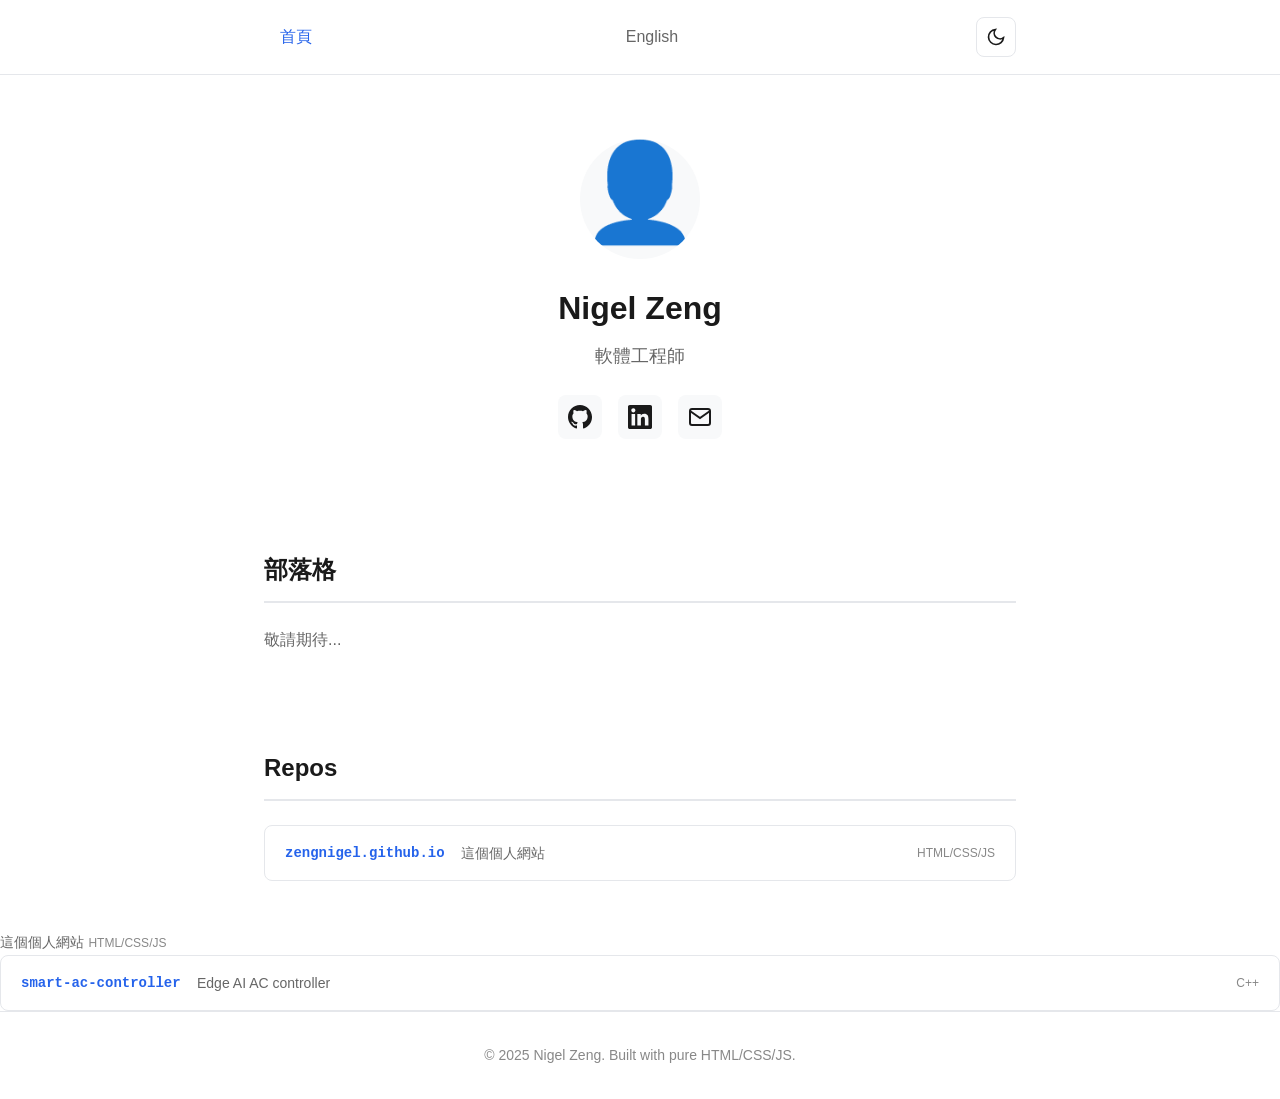
==== index-zh.html @ 1c6bbe04 "fix: remove broken blog link, show Coming soon" ====
<!DOCTYPE html>
<html lang="zh">
<head>
  <meta charset="UTF-8">
  <meta name="viewport" content="width=device-width, initial-scale=1.0">
  <title>Nigel Zeng — 個人網站</title>
  <meta name="description" content="Nigel Zeng 個人網站 - 專案、札記、GitHub Repos">
  
  <!-- Open Graph -->
  <meta property="og:title" content="Nigel Zeng">
  <meta property="og:description" content="個人網站，包含專案、札記和 GitHub repos">
  <meta property="og:type" content="website">
  
  <link rel="stylesheet" href="style.css">
  <link rel="icon" href="favicon.ico">
</head>
<body>
  <header class="header">
    <div class="container">
      <nav class="nav">
        <a href="index-zh.html" class="nav-link active">首頁</a>
        <a href="index.html" class="nav-link">English</a>
        <button id="theme-toggle" class="theme-toggle" aria-label="切換深色模式">
          <svg class="icon-sun" width="20" height="20" viewBox="0 0 24 24" fill="none" stroke="currentColor" stroke-width="2">
            <circle cx="12" cy="12" r="5"></circle>
            <path d="M12 1v2M12 21v2M4.22 4.22l1.42 1.42M18.36 18.36l1.42 1.42M1 12h2M21 12h2M4.22 19.78l1.42-1.42M18.36 5.64l1.42-1.42"></path>
          </svg>
          <svg class="icon-moon" width="20" height="20" viewBox="0 0 24 24" fill="none" stroke="currentColor" stroke-width="2">
            <path d="M21 12.79A9 9 0 1 1 11.21 3 7 7 0 0 0 21 12.79z"></path>
          </svg>
        </button>
      </nav>
    </div>
  </header>

  <main class="main">
    <section class="hero fade-in">
      <div class="container">
        <div class="avatar">
          <img src="assets/avatar.png" alt="Nigel Zeng" onerror="this.src='data:image/svg+xml,<svg xmlns=%22http://www.w3.org/2000/svg%22 viewBox=%220 0 100 100%22><text y=%22.9em%22 font-size=%2280%22>👤</text></svg>'">
        </div>
        <h1 class="hero-title">Nigel Zeng</h1>
        <p class="hero-subtitle">軟體工程師</p>
        <div class="social-links">
          <a href="https://github.com/bohan-zeng" target="_blank" rel="noopener">
            <svg width="24" height="24" viewBox="0 0 24 24" fill="currentColor"><path d="M12 0c-6.626 0-12 5.373-12 12 0 5.302 3.438 9.8 8.207 11.387.599.111.793-.261.793-.577v-2.234c-3.338.726-4.033-1.416-4.033-1.416-.546-1.387-1.333-1.756-1.333-1.756-1.089-.745.083-.729.083-.729 1.205.084 1.839 1.237 1.839 1.237 1.07 1.834 2.807 1.304 3.492.997.107-.775.418-1.305.762-1.604-2.665-.305-5.467-1.334-5.467-5.931 0-1.311.469-2.381 1.236-3.221-.124-.303-.535-1.524.117-3.176 0 0 1.008-.322 3.301 1.23.957-.266 1.983-.399 3.003-.404 1.02.005 2.047.138 3.006.404 2.291-1.552 3.297-1.23 3.297-1.23.653 1.653.242 2.874.118 3.176.77.84 1.235 1.911 1.235 3.221 0 4.609-2.807 5.624-5.478 5.921.43.372.823 1.102.823 2.222v3.293c0 .319.192.694.801.576 4.765-1.589 8.199-6.086 8.199-11.386 0-6.627-5.373-12-12-12z"/></svg>
          </a>
          <a href="https://linkedin.com/in/bohan-zeng" target="_blank" rel="noopener">
            <svg width="24" height="24" viewBox="0 0 24 24" fill="currentColor"><path d="M20.447 20.452h-3.554v-5.569c0-1.328-.027-3.037-1.852-3.037-1.853 0-2.136 1.445-2.136 2.939v5.667H9.351V9h3.414v1.561h.046c.477-.9 1.637-1.85 3.37-1.85 3.601 0 4.267 2.37 4.267 5.455v6.286zM5.337 7.433c-1.144 0-2.063-.926-2.063-2.065 0-1.138.92-2.063 2.063-2.063 1.14 0 2.064.925 2.064 2.063 0 1.139-.925 2.065-2.064 2.065zm1.782 13.019H3.555V9h3.564v11.452zM22.225 0H1.771C.792 0 0 .774 0 1.771v20.451C0 23.227.792 24 1.771 24h20.451C23.227 24 24 23.227 24 22.228V1.771C24 .774 23.227 0 22.225 0h.001z"/></svg>
          </a>
          <a href="mailto:your@email.com" target="_blank">
            <svg width="24" height="24" viewBox="0 0 24 24" fill="none" stroke="currentColor" stroke-width="2"><path d="M4 4h16c1.1 0 2 .9 2 2v12c0 1.1-.9 2-2 2H4c-1.1 0-2-.9-2-2V6c0-1.1.9-2 2-2z"></path><polyline points="22,6 12,13 2,6"></polyline></svg>
          </a>
        </div>
      </div>
    </section>

    <section class="section fade-in">
      <div class="container">
        <h2 class="section-title">部落格</h2>
        <div class="notes-list">
          <p style="color: var(--text-secondary);">敬請期待...</p>
        </div>
      </div>
    </section>

    <section class="section fade-in">
      <div class="container">
        <h2 class="section-title">Repos</h2>
        <div class="repos-list">
          <a href="https://github.com/zengnigel/zengnigel.github.io" class="repo-item" target="_blank">
            <span class="repo-name">zengnigel.github.io</span>
            <span class="repo-desc">這個個人網站</span>
            <span class="repo-lang">HTML/CSS/JS</span>
          </a>
        </div>
      </div>
    </section>
            <span class="repo-desc">這個個人網站</span>
            <span class="repo-lang">HTML/CSS/JS</span>
          </a>
          <a href="https://github.com/bohan-zeng/smart-ac-controller" class="repo-item" target="_blank">
            <span class="repo-name">smart-ac-controller</span>
            <span class="repo-desc">Edge AI AC controller</span>
            <span class="repo-lang">C++</span>
          </a>
        </div>
      </div>
    </section>
  </main>

  <footer class="footer">
    <div class="container">
      <p>© 2025 Nigel Zeng. Built with pure HTML/CSS/JS.</p>
    </div>
  </footer>

  <script src="script.js"></script>
</body>
</html>
---- style.css ----
:root {
  --bg-primary: #ffffff;
  --bg-secondary: #f8f9fa;
  --bg-card: #ffffff;
  --text-primary: #1a1a1a;
  --text-secondary: #666666;
  --text-muted: #888888;
  --accent: #2563eb;
  --accent-hover: #1d4ed8;
  --border: #e5e7eb;
  --tag-bg: #f3f4f6;
  --shadow: rgba(0, 0, 0, 0.1);
  
  --icon-display: block;
  --icon-sun-display: none;
  --icon-moon-display: block;
  
  --transition-speed: 0.3s;
}

[data-theme="dark"] {
  --bg-primary: #0f0f0f;
  --bg-secondary: #1a1a1a;
  --bg-card: #1a1a1a;
  --text-primary: #f5f5f5;
  --text-secondary: #a3a3a3;
  --text-muted: #737373;
  --accent: #60a5fa;
  --accent-hover: #93c5fd;
  --border: #2a2a2a;
  --tag-bg: #262626;
  --shadow: rgba(0, 0, 0, 0.3);
  
  --icon-display: none;
  --icon-sun-display: block;
  --icon-moon-display: none;
}

* {
  margin: 0;
  padding: 0;
  box-sizing: border-box;
}

body {
  font-family: -apple-system, BlinkMacSystemFont, 'Segoe UI', Roboto, 'Helvetica Neue', Arial, sans-serif;
  background-color: var(--bg-primary);
  color: var(--text-primary);
  line-height: 1.6;
  transition: background-color var(--transition-speed), color var(--transition-speed);
}

a {
  color: var(--accent);
  text-decoration: none;
}

a:hover {
  color: var(--accent-hover);
}

.container {
  max-width: 800px;
  margin: 0 auto;
  padding: 0 1.5rem;
}

/* Header */
.header {
  position: sticky;
  top: 0;
  background-color: var(--bg-primary);
  border-bottom: 1px solid var(--border);
  z-index: 100;
  transition: background-color var(--transition-speed);
}

.nav {
  display: flex;
  align-items: center;
  justify-content: space-between;
  padding: 1rem 0;
}

.nav-links {
  display: flex;
  gap: 1rem;
}

.nav-link {
  color: var(--text-secondary);
  font-weight: 500;
  padding: 0.5rem 1rem;
  border-radius: 6px;
  transition: all var(--transition-speed);
}

.nav-link:hover {
  color: var(--text-primary);
  background-color: var(--bg-secondary);
}

.nav-link.active {
  color: var(--accent);
}

/* Theme Toggle */
.theme-toggle {
  display: flex;
  align-items: center;
  justify-content: center;
  width: 40px;
  height: 40px;
  background: transparent;
  border: 1px solid var(--border);
  border-radius: 8px;
  cursor: pointer;
  color: var(--text-primary);
  transition: all var(--transition-speed);
}

.theme-toggle:hover {
  background-color: var(--bg-secondary);
}

.theme-toggle .icon-sun {
  display: var(--icon-sun-display);
}

.theme-toggle .icon-moon {
  display: var(--icon-moon-display);
}

/* Hero */
.hero {
  padding: 4rem 0;
  text-align: center;
}

.avatar {
  width: 120px;
  height: 120px;
  margin: 0 auto 1.5rem;
  border-radius: 50%;
  overflow: hidden;
  background-color: var(--bg-secondary);
}

.avatar img {
  width: 100%;
  height: 100%;
  object-fit: cover;
}

.hero-title {
  font-size: 2rem;
  font-weight: 700;
  margin-bottom: 0.5rem;
}

.hero-subtitle {
  font-size: 1.125rem;
  color: var(--text-secondary);
  margin-bottom: 1.5rem;
}

.social-links {
  display: flex;
  justify-content: center;
  gap: 1rem;
}

.social-links a {
  display: flex;
  align-items: center;
  justify-content: center;
  width: 44px;
  height: 44px;
  border-radius: 8px;
  background-color: var(--bg-secondary);
  color: var(--text-primary);
  transition: all var(--transition-speed);
}

.social-links a:hover {
  background-color: var(--tag-bg);
  transform: translateY(-2px);
}

/* Sections */
.section {
  padding: 3rem 0;
}

.section-title {
  font-size: 1.5rem;
  font-weight: 600;
  margin-bottom: 1.5rem;
  padding-bottom: 0.75rem;
  border-bottom: 2px solid var(--border);
}

/* Projects Grid */
.projects-grid {
  display: grid;
  gap: 1.5rem;
}

.project-card {
  padding: 1.5rem;
  background-color: var(--bg-card);
  border: 1px solid var(--border);
  border-radius: 12px;
  transition: all var(--transition-speed);
}

.project-card:hover {
  transform: translateY(-4px);
  box-shadow: 0 8px 24px var(--shadow);
}

.project-title {
  font-size: 1.25rem;
  font-weight: 600;
  margin-bottom: 0.5rem;
}

.project-desc {
  color: var(--text-secondary);
  margin-bottom: 1rem;
}

.project-tags {
  display: flex;
  flex-wrap: wrap;
  gap: 0.5rem;
  margin-bottom: 1rem;
}

.tag {
  display: inline-block;
  padding: 0.25rem 0.75rem;
  background-color: var(--tag-bg);
  border-radius: 999px;
  font-size: 0.75rem;
  font-weight: 500;
  color: var(--text-secondary);
}

.project-link {
  font-weight: 500;
  font-size: 0.875rem;
}

/* Notes List */
.notes-list {
  display: flex;
  flex-direction: column;
  gap: 0.75rem;
}

.note-item {
  display: flex;
  align-items: center;
  gap: 1rem;
  padding: 1rem 1.25rem;
  background-color: var(--bg-card);
  border: 1px solid var(--border);
  border-radius: 8px;
  transition: all var(--transition-speed);
}

.note-item:hover {
  background-color: var(--bg-secondary);
  transform: translateX(4px);
}

.note-date {
  font-size: 0.875rem;
  color: var(--text-muted);
  min-width: 90px;
}

.note-title {
  font-weight: 500;
  flex: 1;
}

/* Repos List */
.repos-list {
  display: flex;
  flex-direction: column;
  gap: 0.75rem;
}

.repo-item {
  display: flex;
  align-items: center;
  gap: 1rem;
  padding: 1rem 1.25rem;
  background-color: var(--bg-card);
  border: 1px solid var(--border);
  border-radius: 8px;
  transition: all var(--transition-speed);
}

.repo-item:hover {
  background-color: var(--bg-secondary);
  transform: translateX(4px);
}

.repo-name {
  font-family: 'SF Mono', Monaco, 'Courier New', monospace;
  font-size: 0.875rem;
  font-weight: 600;
  min-width: 160px;
}

.repo-desc {
  flex: 1;
  color: var(--text-secondary);
  font-size: 0.875rem;
}

.repo-lang {
  font-size: 0.75rem;
  color: var(--text-muted);
}

/* Footer */
.footer {
  padding: 2rem 0;
  text-align: center;
  color: var(--text-muted);
  font-size: 0.875rem;
  border-top: 1px solid var(--border);
}

/* Scroll Animation */
.fade-in {
  opacity: 0;
  transform: translateY(20px);
  transition: opacity 0.6s ease-out, transform 0.6s ease-out;
}

.fade-in.visible {
  opacity: 1;
  transform: translateY(0);
}

/* Responsive */
@media (max-width: 640px) {
  .hero-title {
    font-size: 1.75rem;
  }
  
  .project-card {
    padding: 1.25rem;
  }
  
  .note-item,
  .repo-item {
    flex-direction: column;
    align-items: flex-start;
    gap: 0.5rem;
  }
  
  .note-date,
  .repo-name {
    min-width: auto;
  }
}
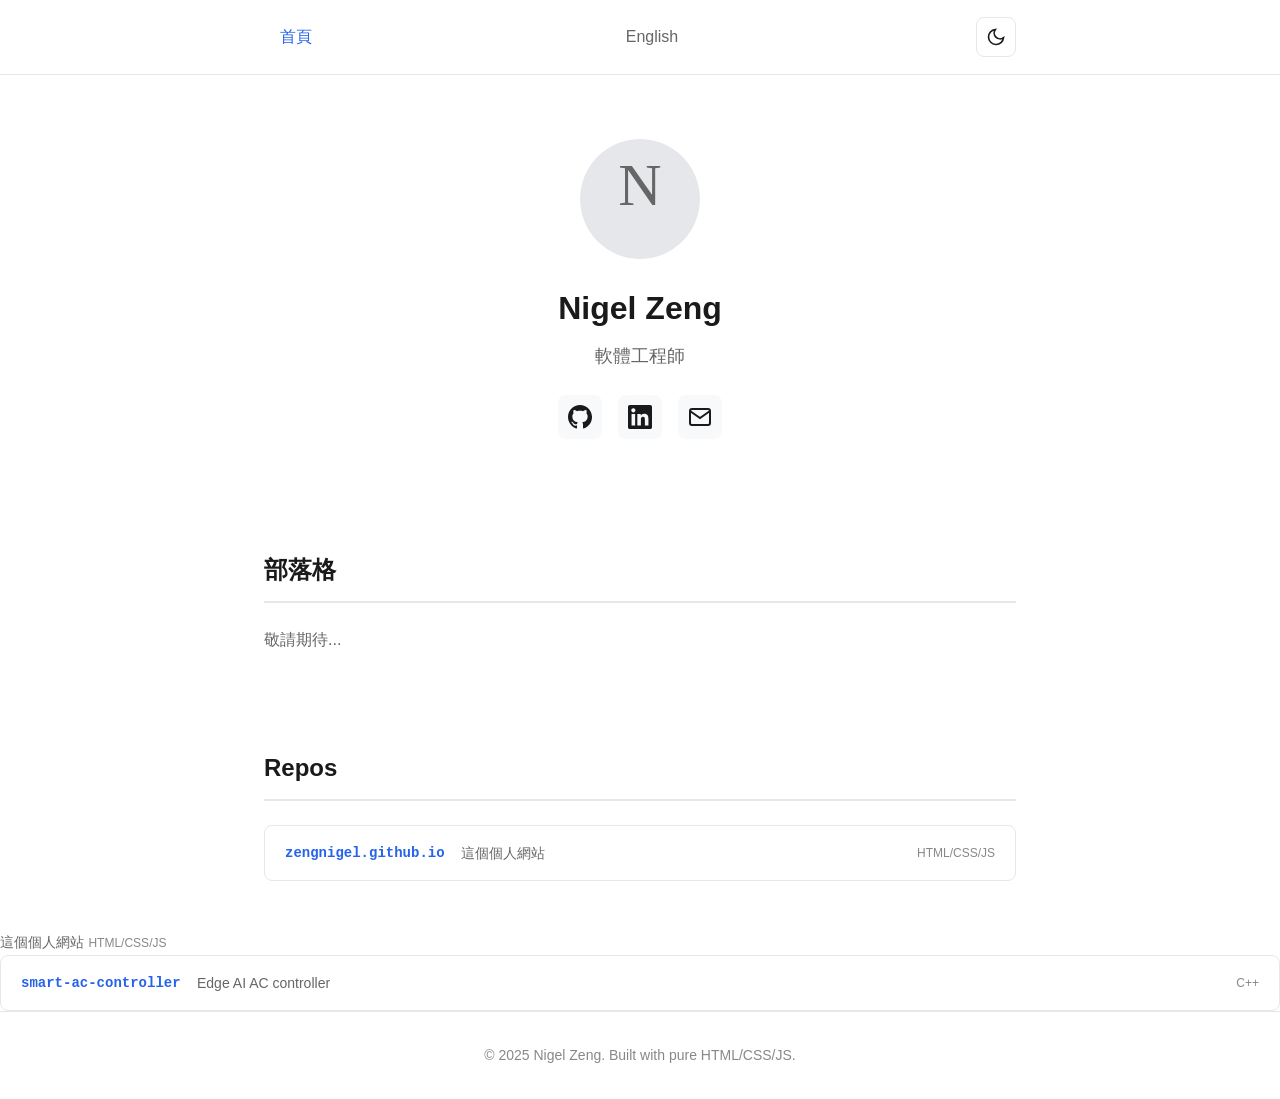
==== commit ec83ce8c: "fix: use inline SVG for avatar, remove missing file references" ====
--- a/index-zh.html
+++ b/index-zh.html
@@ -12,7 +12,7 @@
   <meta property="og:type" content="website">
   
   <link rel="stylesheet" href="style.css">
-  <link rel="icon" href="favicon.ico">
+  <link rel="icon" href="data:image/svg+xml,<svg xmlns=%22http://www.w3.org/2000/svg%22 viewBox=%220 0 100 100%22><rect fill=%22%232563eb%22 width=%22100%22 height=%22100%22 rx=%2215%22/><text x=%2250%22 y=%2270%22 font-size=%2260%22 text-anchor=%22middle%22 fill=%22white%22 font-family=%22sans-serif%22 font-weight=%22bold%22>N</text></svg>">
 </head>
 <body>
   <header class="header">
@@ -37,7 +37,7 @@
     <section class="hero fade-in">
       <div class="container">
         <div class="avatar">
-          <img src="assets/avatar.png" alt="Nigel Zeng" onerror="this.src='data:image/svg+xml,<svg xmlns=%22http://www.w3.org/2000/svg%22 viewBox=%220 0 100 100%22><text y=%22.9em%22 font-size=%2280%22>👤</text></svg>'">
+          <img src="data:image/svg+xml,<svg xmlns=%22http://www.w3.org/2000/svg%22 viewBox=%220 0 100 100%22><rect fill=%22%23e5e7eb%22 width=%22100%22 height=%22100%22 rx=%2250%22/><text x=%2250%22 y=%2255%22 font-size=%2250%22 text-anchor=%22middle%22 fill=%22%23666%22>N</text></svg>" alt="Nigel Zeng">
         </div>
         <h1 class="hero-title">Nigel Zeng</h1>
         <p class="hero-subtitle">軟體工程師</p>
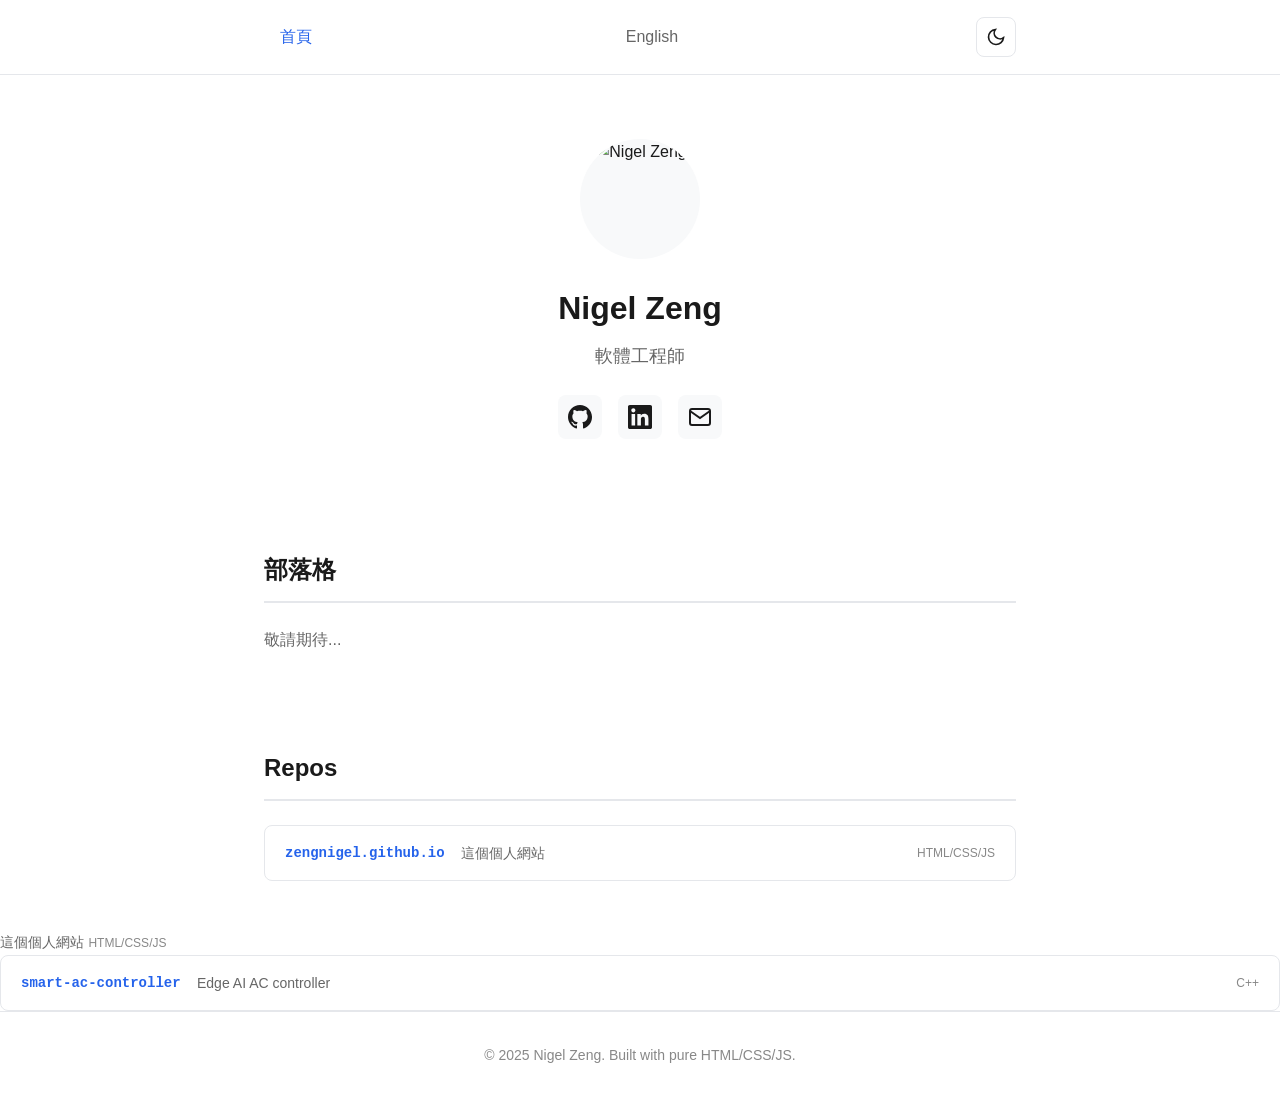
==== commit 44dcd5bd: "feat: use avatar.jpeg from assets" ====
--- a/index-zh.html
+++ b/index-zh.html
@@ -37,7 +37,7 @@
     <section class="hero fade-in">
       <div class="container">
         <div class="avatar">
-          <img src="data:image/svg+xml,<svg xmlns=%22http://www.w3.org/2000/svg%22 viewBox=%220 0 100 100%22><rect fill=%22%23e5e7eb%22 width=%22100%22 height=%22100%22 rx=%2250%22/><text x=%2250%22 y=%2255%22 font-size=%2250%22 text-anchor=%22middle%22 fill=%22%23666%22>N</text></svg>" alt="Nigel Zeng">
+          <img src="assets/avatar.jpeg" alt="Nigel Zeng">
         </div>
         <h1 class="hero-title">Nigel Zeng</h1>
         <p class="hero-subtitle">軟體工程師</p>
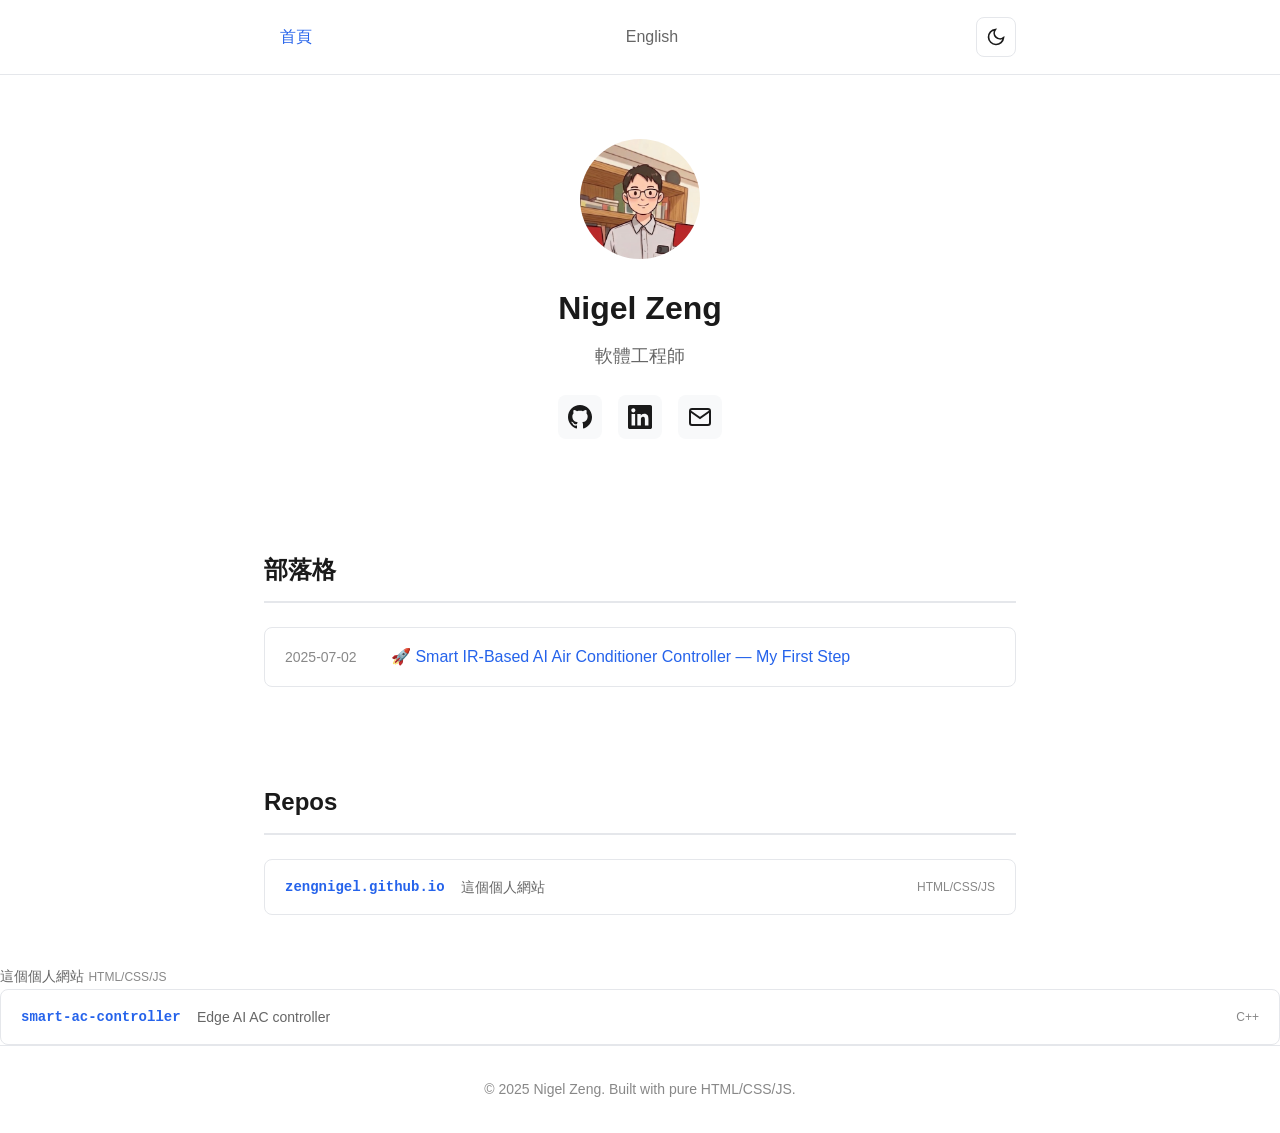
==== commit 51c4c320: "feat: add md-to-html build script, dynamic blog list" ====
--- a/index-zh.html
+++ b/index-zh.html
@@ -37,7 +37,7 @@
     <section class="hero fade-in">
       <div class="container">
         <div class="avatar">
-          <img src="assets/avatar.jpeg" alt="Nigel Zeng">
+          <img src="assets/avatar.jpg" alt="Nigel Zeng">
         </div>
         <h1 class="hero-title">Nigel Zeng</h1>
         <p class="hero-subtitle">軟體工程師</p>
@@ -58,8 +58,8 @@
     <section class="section fade-in">
       <div class="container">
         <h2 class="section-title">部落格</h2>
-        <div class="notes-list">
-          <p style="color: var(--text-secondary);">敬請期待...</p>
+        <div class="notes-list" id="blog-list">
+          <p style="color: var(--text-secondary);">載入中...</p>
         </div>
       </div>
     </section>
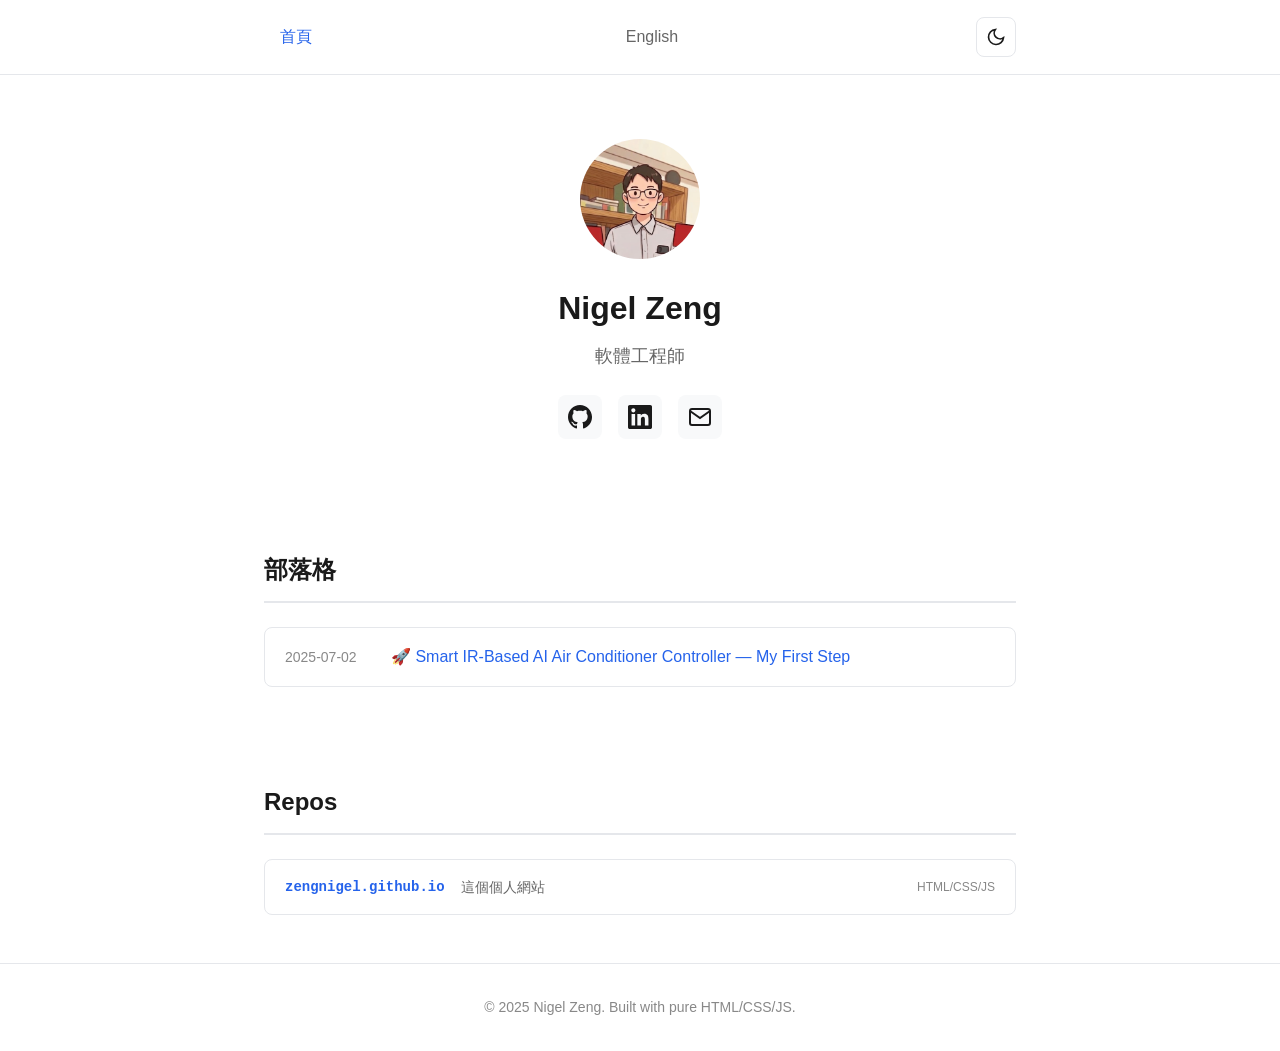
==== commit bc83da5b: "fix: remove duplicate repo entries in Chinese page" ====
--- a/index-zh.html
+++ b/index-zh.html
@@ -76,17 +76,6 @@
         </div>
       </div>
     </section>
-            <span class="repo-desc">這個個人網站</span>
-            <span class="repo-lang">HTML/CSS/JS</span>
-          </a>
-          <a href="https://github.com/bohan-zeng/smart-ac-controller" class="repo-item" target="_blank">
-            <span class="repo-name">smart-ac-controller</span>
-            <span class="repo-desc">Edge AI AC controller</span>
-            <span class="repo-lang">C++</span>
-          </a>
-        </div>
-      </div>
-    </section>
   </main>
 
   <footer class="footer">
